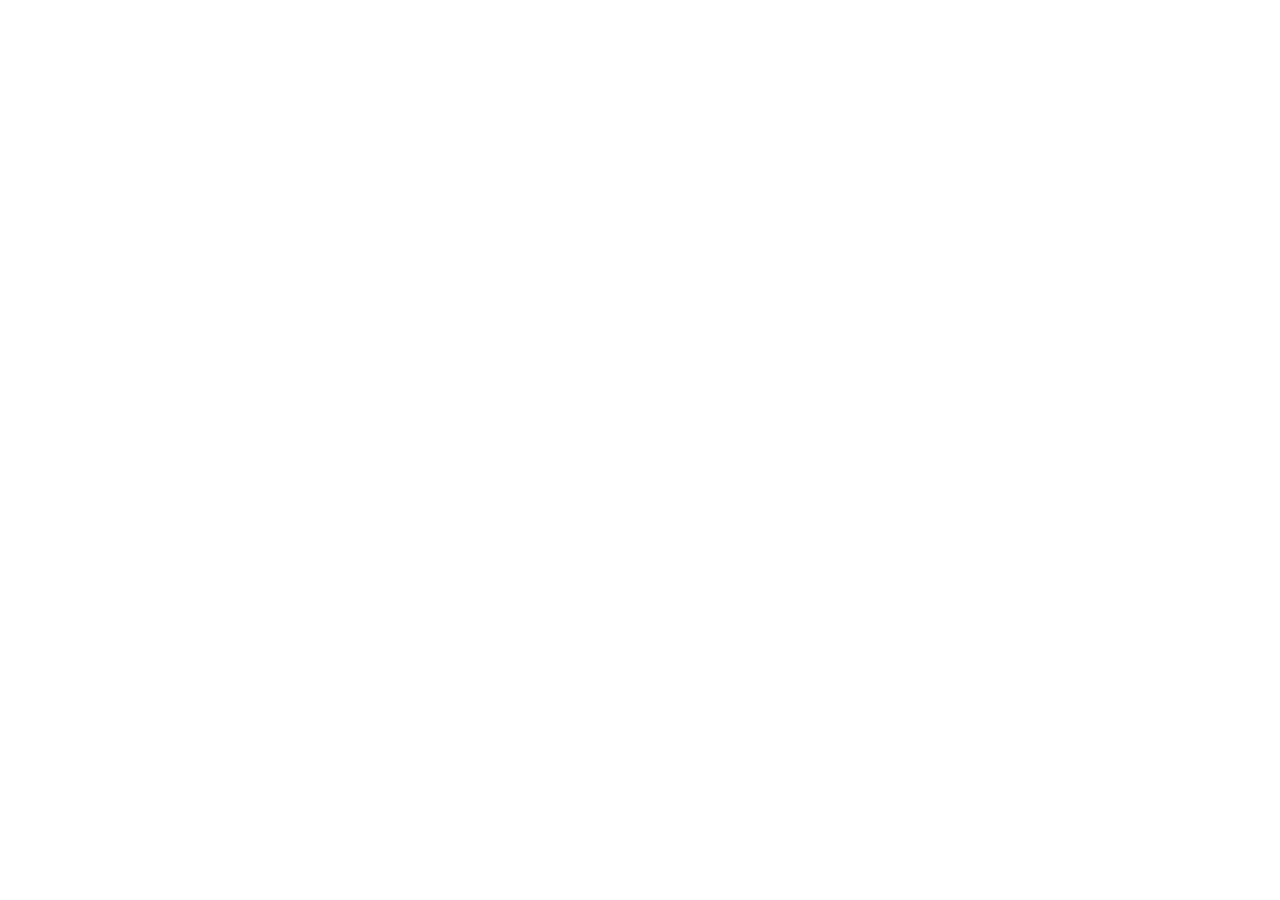
==== contact.html @ da1fc3df "initial commit" ====
<!DOCTYPE html>
<html lang="en">
<head>
    <meta charset="UTF-8">
    <meta name="viewport" content="width=device-width, initial-scale=1.0">
    <link rel="stylesheet" href="style.css">
    <script src="script.js" defer ></script>
    <title>Contact us</title>
</head>
<body>
    
</body>
</html>
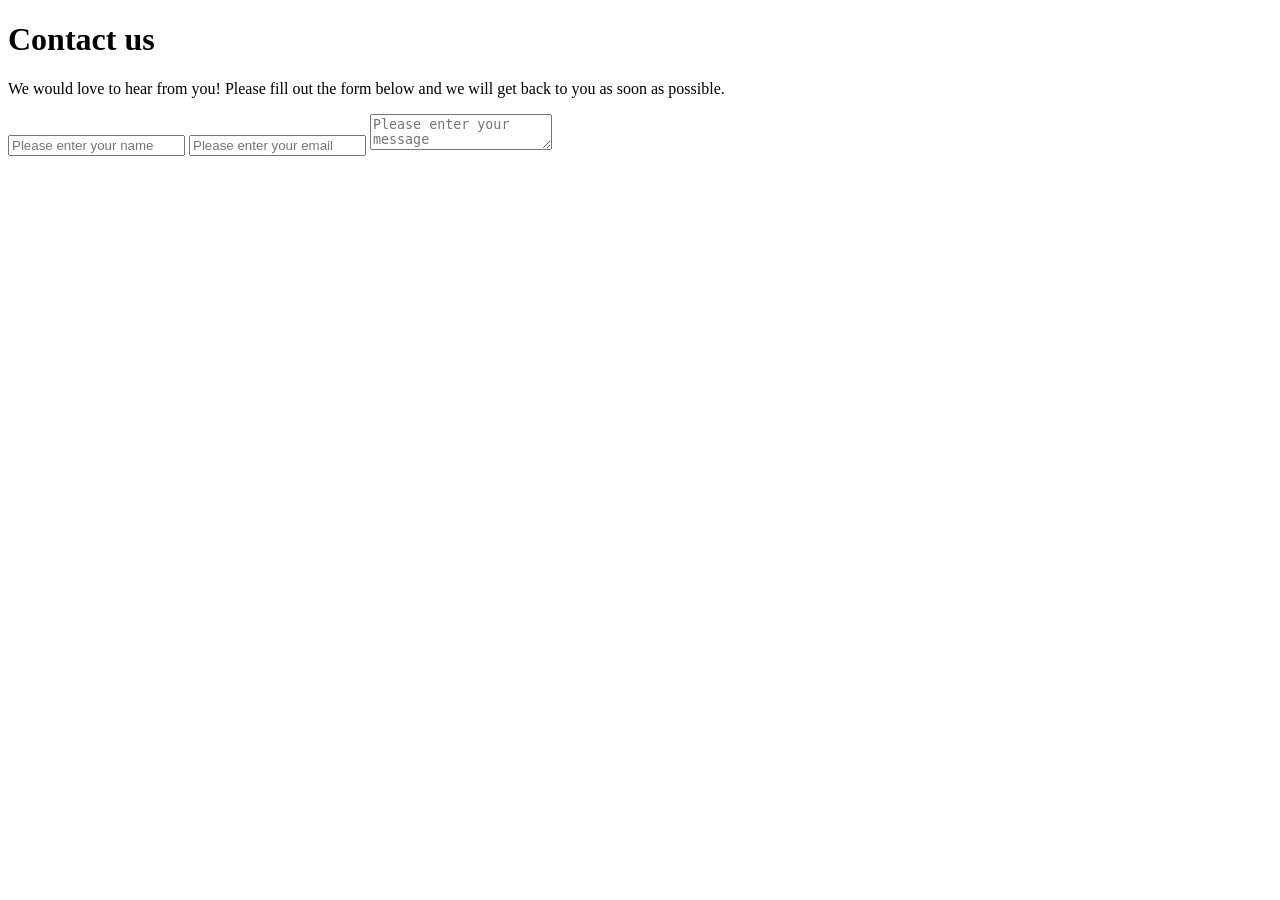
==== commit 60c2e801: "name,email and message sections of the form" ====
--- a/contact.html
+++ b/contact.html
@@ -8,6 +8,18 @@
     <title>Contact us</title>
 </head>
 <body>
+    <header>
+        <h1>Contact us</h1>
+    </header>
+    <p>We would love to hear from you! Please fill out the form below and we will get back to you as soon as possible.</p>    
+        <input type="text" id="Name" placeholder="Please enter your name" required>
+        <input type="email" id="Email" placeholder="Please enter your email" required>
+        <textarea id="Message" placeholder="Please enter your message" required></textarea>
+
+        
+
+
+   
     
 </body>
 </html>
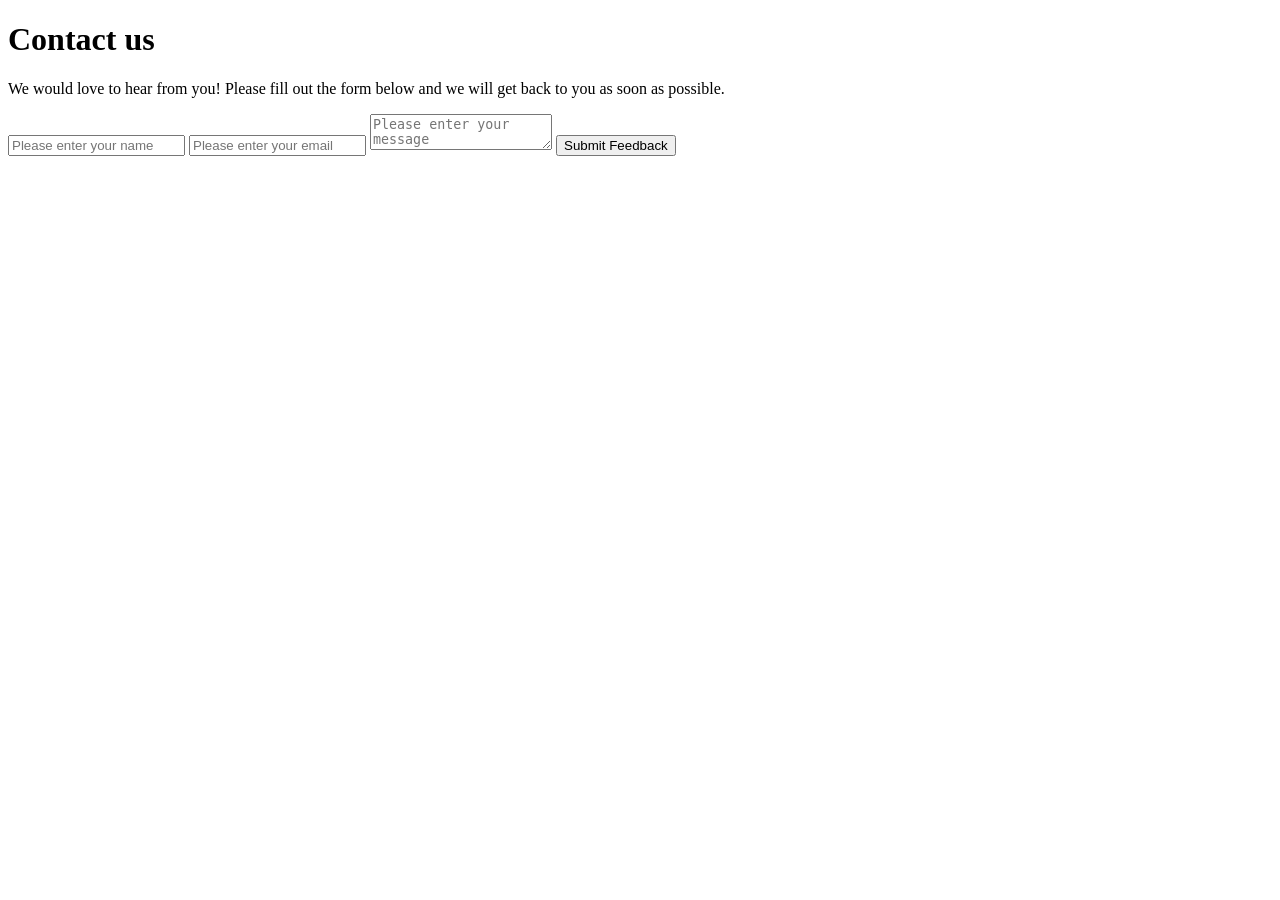
==== commit ee4eb136: "added the submit button" ====
--- a/contact.html
+++ b/contact.html
@@ -16,7 +16,9 @@
         <input type="email" id="Email" placeholder="Please enter your email" required>
         <textarea id="Message" placeholder="Please enter your message" required></textarea>
 
-        
+        <button id="submit">Submit Feedback</button>
+
+
 
 
    
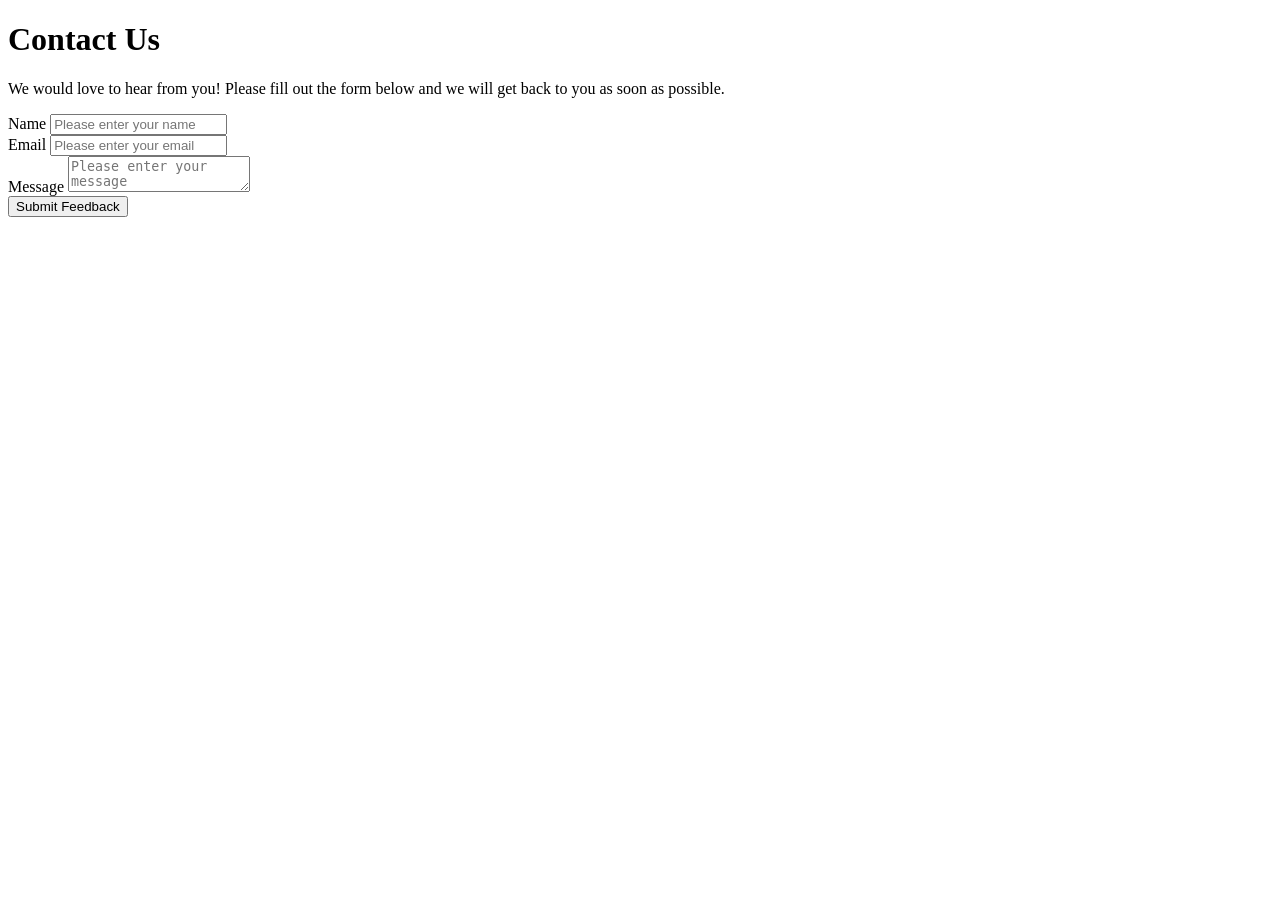
==== commit 66aed00e: "final htmlstructure" ====
--- a/contact.html
+++ b/contact.html
@@ -4,24 +4,30 @@
     <meta charset="UTF-8">
     <meta name="viewport" content="width=device-width, initial-scale=1.0">
     <link rel="stylesheet" href="style.css">
-    <script src="script.js" defer ></script>
-    <title>Contact us</title>
+    <script src="script.js" defer></script>
+    <title>Contact Us</title>
 </head>
 <body>
     <header>
-        <h1>Contact us</h1>
+        <h1>Contact Us</h1>
     </header>
-    <p>We would love to hear from you! Please fill out the form below and we will get back to you as soon as possible.</p>    
-        <input type="text" id="Name" placeholder="Please enter your name" required>
-        <input type="email" id="Email" placeholder="Please enter your email" required>
-        <textarea id="Message" placeholder="Please enter your message" required></textarea>
-
-        <button id="submit">Submit Feedback</button>
-
-
-
-
-   
-    
+    <main>
+        <p>We would love to hear from you! Please fill out the form below and we will get back to you as soon as possible.</p>
+        <form id="contactForm" >
+            <div class="form-group">
+                <label for="Name">Name</label>
+                <input type="text" id="Name" name="Name" placeholder="Please enter your name" required>
+            </div>
+            <div class="form-group">
+                <label for="Email">Email</label>
+                <input type="email" id="Email" name="Email" placeholder="Please enter your email" required>
+            </div>
+            <div class="form-group">
+                <label for="Message">Message</label>
+                <textarea id="Message" name="Message" placeholder="Please enter your message" required></textarea>
+            </div>
+            <button type="submit" id="submit">Submit Feedback</button>
+        </form>
+    </main>
 </body>
 </html>
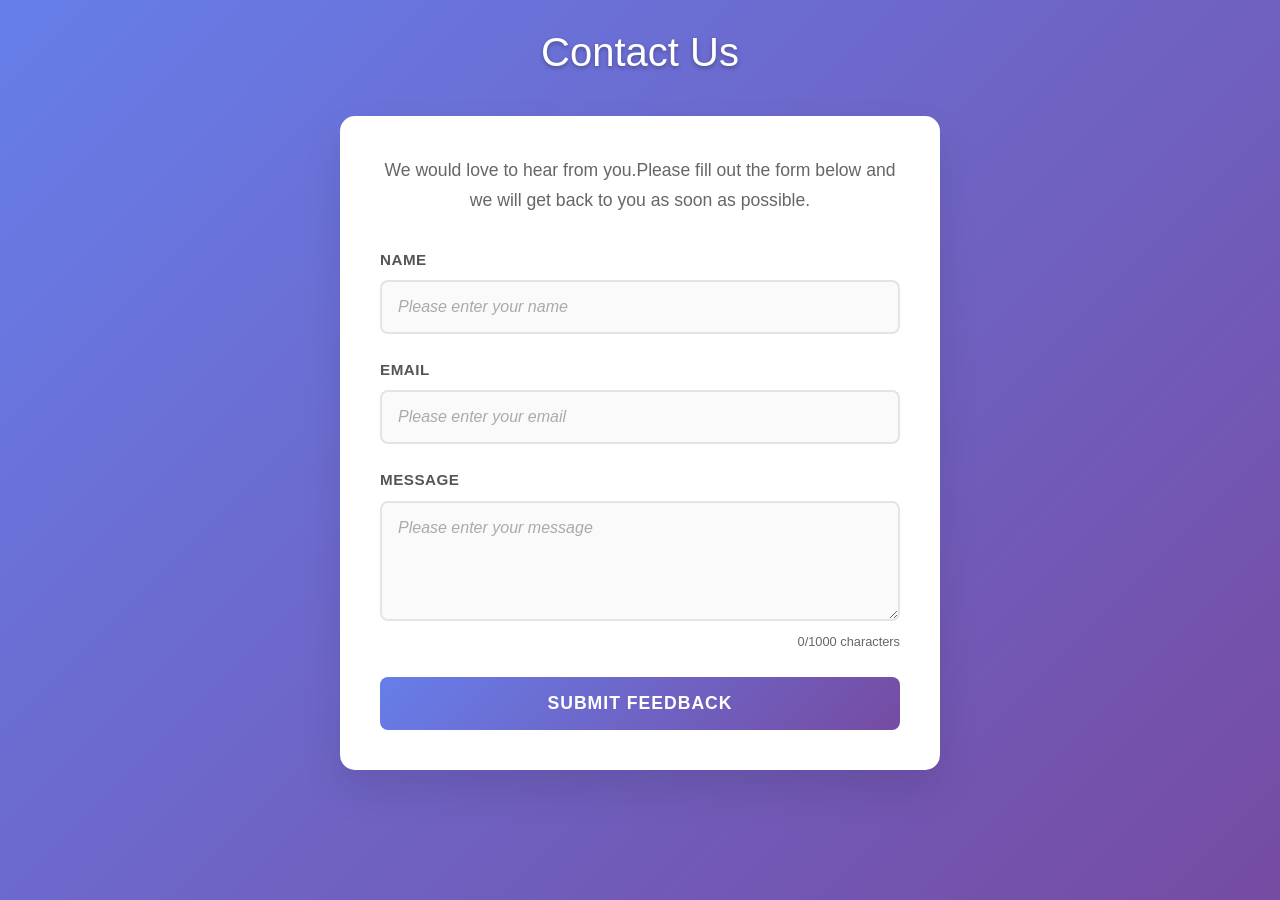
==== commit 616a2bcd: "creating a conflict" ====
--- a/contact.html
+++ b/contact.html
@@ -12,7 +12,7 @@
         <h1>Contact Us</h1>
     </header>
     <main>
-        <p>We would love to hear from you! Please fill out the form below and we will get back to you as soon as possible.</p>
+        <p>We would love to hear from you.Please fill out the form below and we will get back to you as soon as possible.</p>
         <form id="contactForm" >
             <div class="form-group">
                 <label for="Name">Name</label>
--- a/style.css
+++ b/style.css
@@ -0,0 +1,286 @@
+ * {
+  margin: 0;
+  padding: 0;
+  box-sizing: border-box;
+}
+
+body {
+  font-family: "Segoe UI", Tahoma, Geneva, Verdana, sans-serif;
+  line-height: 1.6;
+  color: #333;
+  background: linear-gradient(135deg, #667eea 0%, #764ba2 100%);
+  min-height: 100vh;
+  padding: 20px;
+}
+
+header {
+  text-align: center;
+  margin-bottom: 2rem;
+  animation: fadeInDown 0.8s ease-out;
+}
+
+header h1 {
+  color: white;
+  font-size: 2.5rem;
+  font-weight: 300;
+  text-shadow: 0 2px 4px rgba(0, 0, 0, 0.3);
+  margin-bottom: 0.5rem;
+}
+
+main {
+  max-width: 600px;
+  margin: 0 auto;
+  background: white;
+  padding: 2.5rem;
+  border-radius: 15px;
+  box-shadow: 0 20px 40px rgba(0, 0, 0, 0.1);
+  animation: fadeInUp 0.8s ease-out 0.2s both;
+}
+
+main p {
+  text-align: center;
+  margin-bottom: 2rem;
+  color: #666;
+  font-size: 1.1rem;
+  line-height: 1.7;
+}
+
+.form-group {
+  margin-bottom: 1.5rem;
+  position: relative;
+}
+
+label {
+  display: block;
+  margin-bottom: 0.5rem;
+  font-weight: 600;
+  color: #555;
+  font-size: 0.95rem;
+  text-transform: uppercase;
+  letter-spacing: 0.5px;
+}
+
+input[type="text"],
+input[type="email"],
+textarea {
+  width: 100%;
+  padding: 1rem;
+  border: 2px solid #e1e5e9;
+  border-radius: 8px;
+  font-size: 1rem;
+  transition: all 0.3s ease;
+  background-color: #fafafa;
+  font-family: inherit;
+}
+
+input[type="text"]:focus,
+input[type="email"]:focus,
+textarea:focus {
+  outline: none;
+  border-color: #667eea;
+  background-color: white;
+  box-shadow: 0 0 0 3px rgba(102, 126, 234, 0.1);
+  transform: translateY(-2px);
+}
+
+textarea {
+  resize: vertical;
+  min-height: 120px;
+  max-height: 300px;
+}
+
+input::placeholder,
+textarea::placeholder {
+  color: #aaa;
+  font-style: italic;
+}
+
+button {
+  width: 100%;
+  padding: 1rem 2rem;
+  background: linear-gradient(135deg, #667eea 0%, #764ba2 100%);
+  color: white;
+  border: none;
+  border-radius: 8px;
+  font-size: 1.1rem;
+  font-weight: 600;
+  cursor: pointer;
+  transition: all 0.3s ease;
+  text-transform: uppercase;
+  letter-spacing: 1px;
+  position: relative;
+  overflow: hidden;
+}
+
+button:hover {
+  transform: translateY(-2px);
+  box-shadow: 0 10px 25px rgba(102, 126, 234, 0.3);
+}
+
+button:active {
+  transform: translateY(0);
+}
+
+button:disabled {
+  opacity: 0.7;
+  cursor: not-allowed;
+  transform: none;
+}
+
+button::before {
+  content: "";
+  position: absolute;
+  top: 0;
+  left: -100%;
+  width: 100%;
+  height: 100%;
+  background: linear-gradient(90deg, transparent, rgba(255, 255, 255, 0.2), transparent);
+  transition: left 0.5s;
+}
+
+button:hover::before {
+  left: 100%;
+}
+
+.message {
+  padding: 1rem;
+  border-radius: 8px;
+  margin-bottom: 1rem;
+  font-weight: 500;
+  text-align: center;
+  animation: slideIn 0.3s ease-out;
+}
+
+.success {
+  background-color: #d4edda;
+  color: #155724;
+  border: 1px solid #c3e6cb;
+}
+
+.error {
+  background-color: #f8d7da;
+  color: #721c24;
+  border: 1px solid #f5c6cb;
+}
+
+.loading {
+  display: inline-block;
+  width: 20px;
+  height: 20px;
+  border: 3px solid rgba(255, 255, 255, 0.3);
+  border-radius: 50%;
+  border-top-color: white;
+  animation: spin 1s ease-in-out infinite;
+  margin-right: 10px;
+}
+
+@keyframes fadeInDown {
+  from {
+    opacity: 0;
+    transform: translateY(-30px);
+  }
+to {
+    opacity: 1;
+    transform: translateY(0);
+  }
+}
+
+@keyframes fadeInUp {
+  from {
+    opacity: 0;
+    transform: translateY(30px);
+  }
+  to {
+    opacity: 1;
+    transform: translateY(0);
+  }
+}
+
+@keyframes slideIn {
+  from {
+    opacity: 0;
+    transform: translateX(-20px);
+  }
+  to {
+    opacity: 1;
+    transform: translateX(0);
+  }
+}
+
+@keyframes spin {
+  to {
+    transform: rotate(360deg);
+  }
+}
+.form-group.error input,
+.form-group.error textarea {
+  border-color: #dc3545;
+  background-color: #fff5f5;
+}
+
+.form-group.success input,
+.form-group.success textarea {
+  border-color: #28a745;
+  background-color: #f8fff8;
+}
+
+.error-message {
+  color: #dc3545;
+  font-size: 0.85rem;
+  margin-top: 0.25rem;
+  display: block;
+  animation: slideIn 0.3s ease-out;
+}
+
+/* Responsive design */
+@media (max-width: 768px) {
+  body {
+    padding: 10px;
+  }
+
+  header h1 {
+    font-size: 2rem;
+  }
+
+  main {
+    padding: 1.5rem;
+    margin: 1rem auto;
+  }
+
+  main p {
+    font-size: 1rem;
+  }
+}
+
+@media (max-width: 480px) {
+  header h1 {
+    font-size: 1.75rem;
+  }
+
+  main {
+    padding: 1rem;
+  }
+
+  input[type="text"],
+  input[type="email"],
+  textarea {
+    padding: 0.75rem;
+  }
+
+  button {
+    padding: 0.875rem 1.5rem;
+    font-size: 1rem;
+  }
+}
+
+/* Focus indicators for accessibility */
+button:focus-visible {
+  outline: 2px solid #fff;
+  outline-offset: 2px;
+}
+
+input:focus-visible,
+textarea:focus-visible {
+  outline: 2px solid #667eea;
+  outline-offset: 2px;
+}
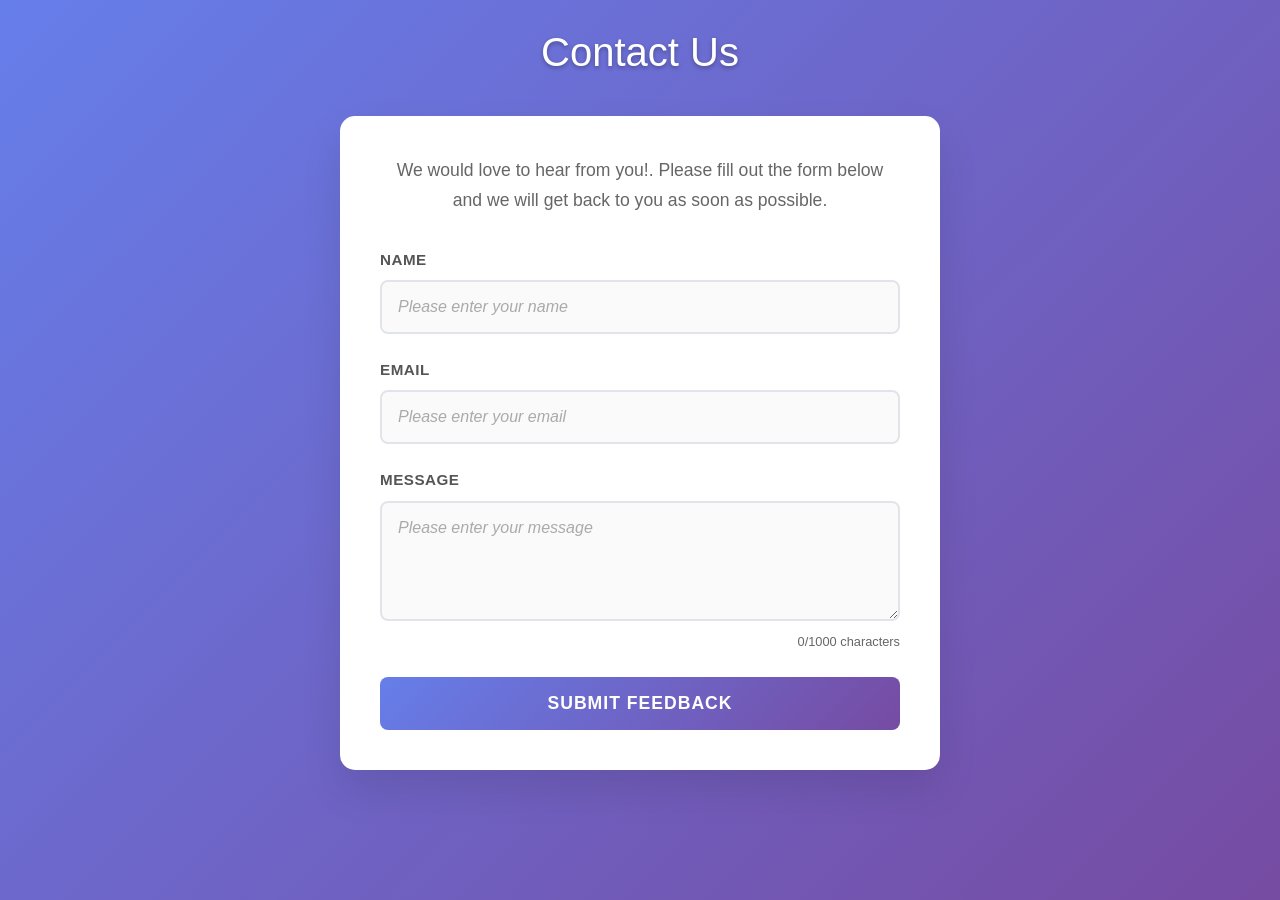
==== commit 74fdf4e8: "chnageinhtml" ====
--- a/contact.html
+++ b/contact.html
@@ -12,7 +12,7 @@
         <h1>Contact Us</h1>
     </header>
     <main>
-        <p>We would love to hear from you.Please fill out the form below and we will get back to you as soon as possible.</p>
+        <p>We would love to hear from you!. Please fill out the form below and we will get back to you as soon as possible.</p>
         <form id="contactForm" >
             <div class="form-group">
                 <label for="Name">Name</label>
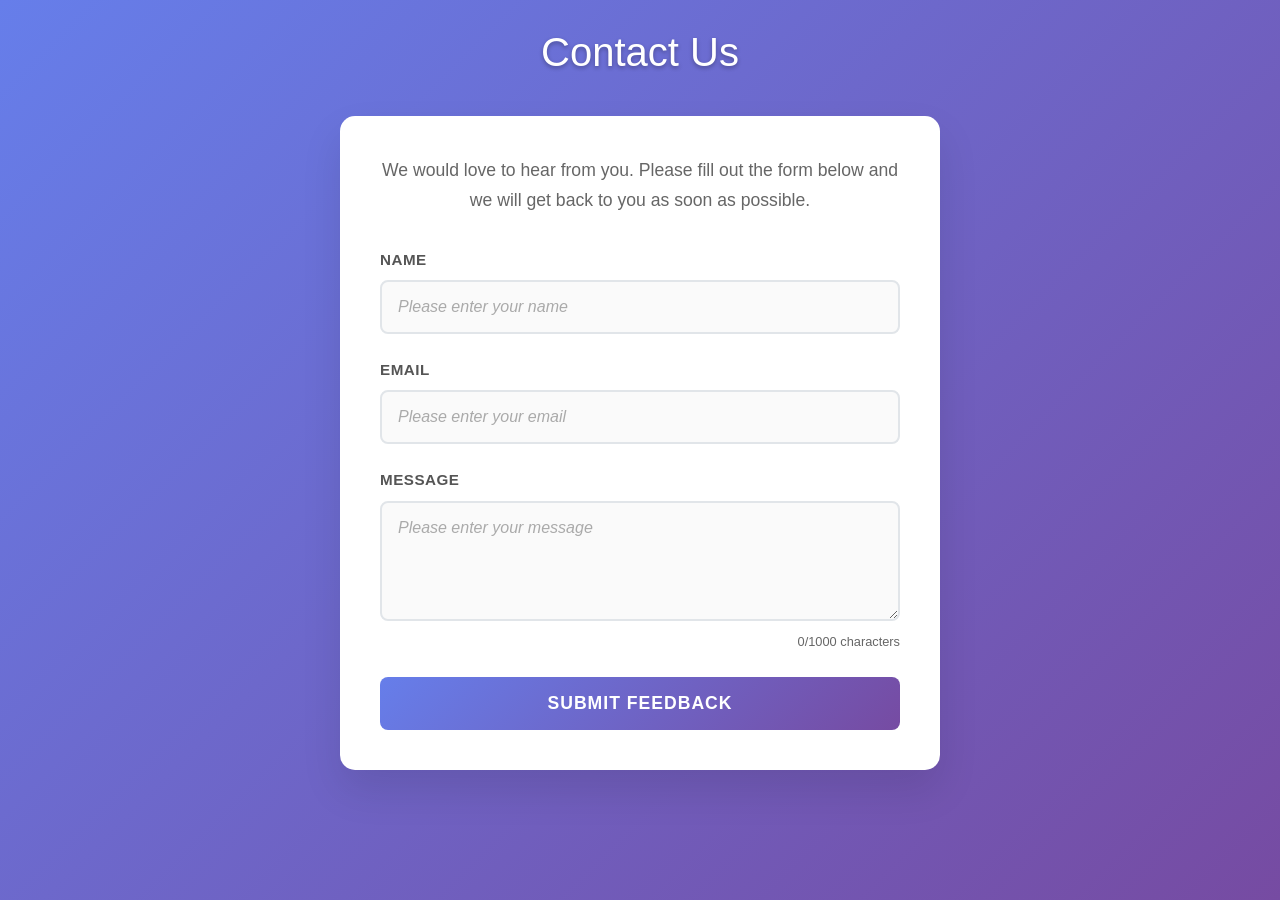
==== commit 4d003823: "Merge branch 'Readme.md' into htmlstructure" ====
--- a/contact.html
+++ b/contact.html
@@ -12,8 +12,9 @@
         <h1>Contact Us</h1>
     </header>
     <main>
-        <p>We would love to hear from you!. Please fill out the form below and we will get back to you as soon as possible.</p>
-        <form id="contactForm" >
+        <p>We would love to hear from you. Please fill out the form below and we will get back to you as soon as possible.</p>
+        
+           <form id="contactForm" >
             <div class="form-group">
                 <label for="Name">Name</label>
                 <input type="text" id="Name" name="Name" placeholder="Please enter your name" required>
